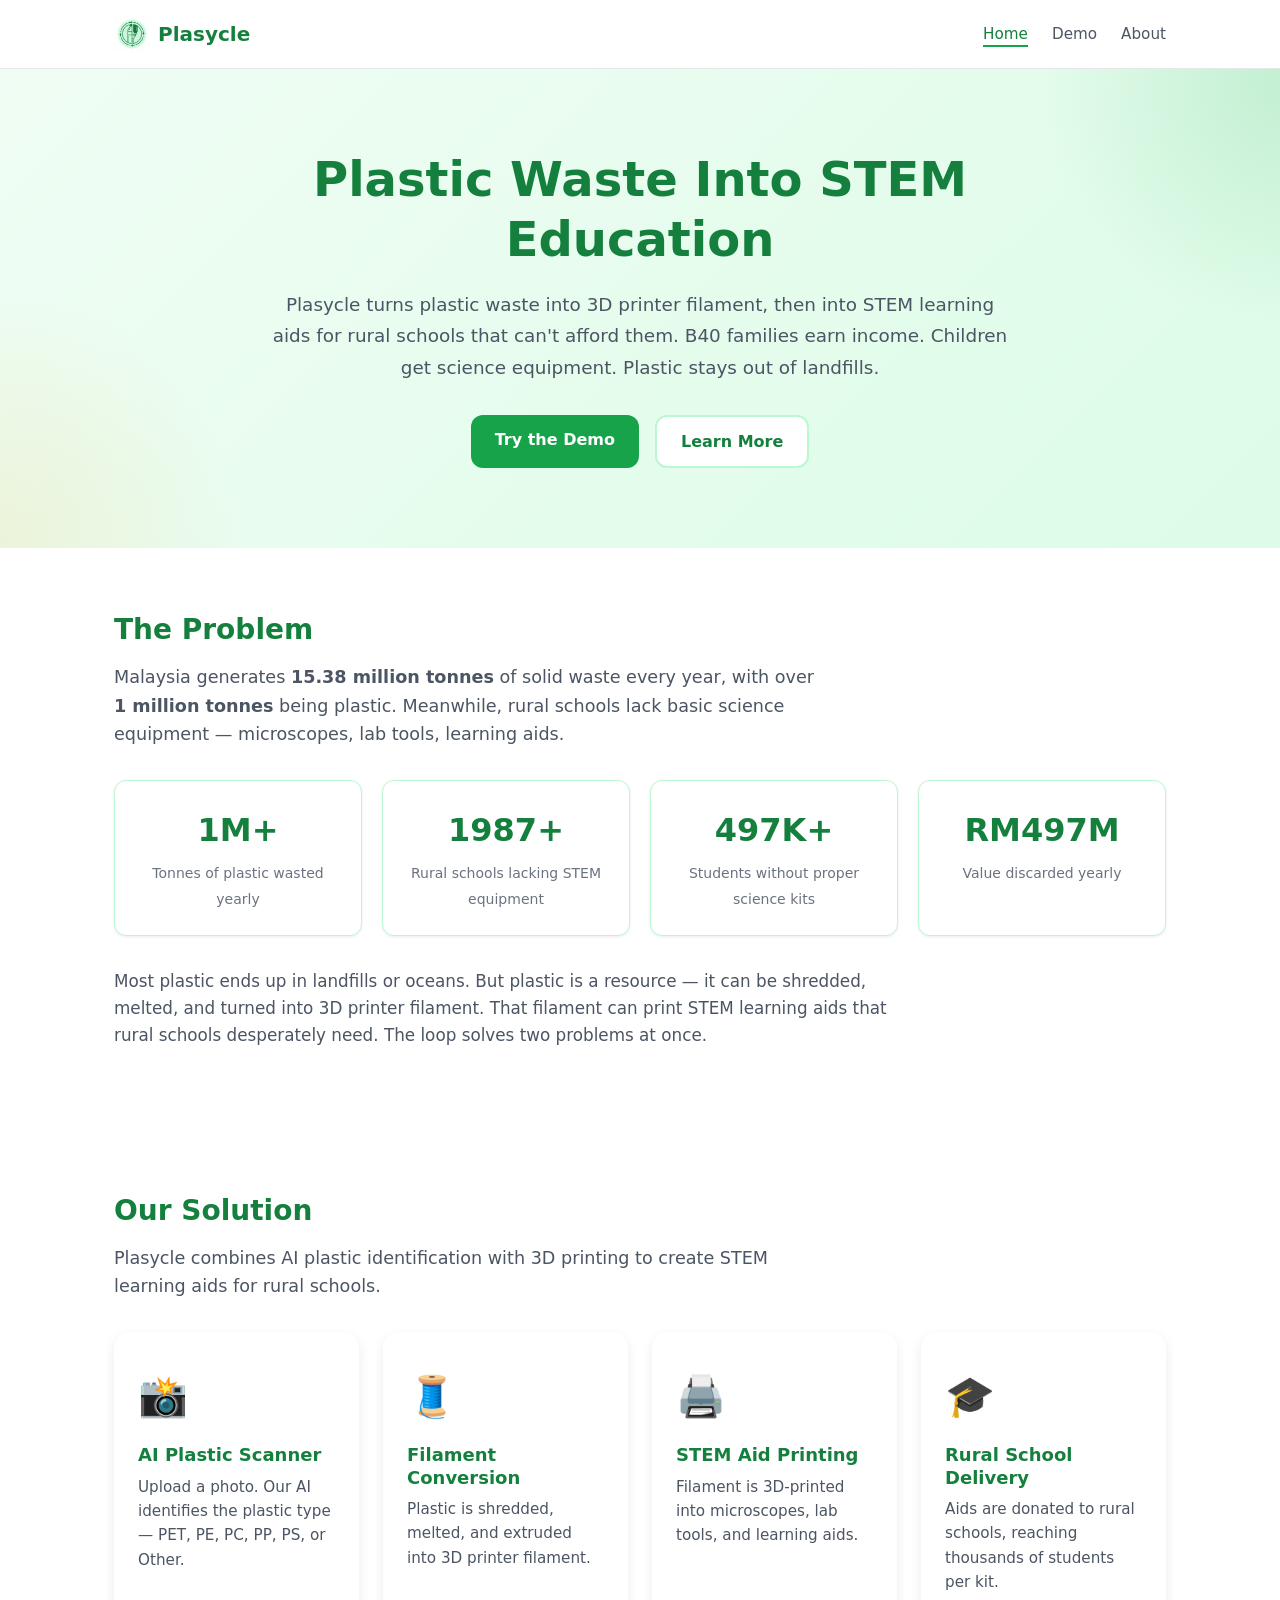
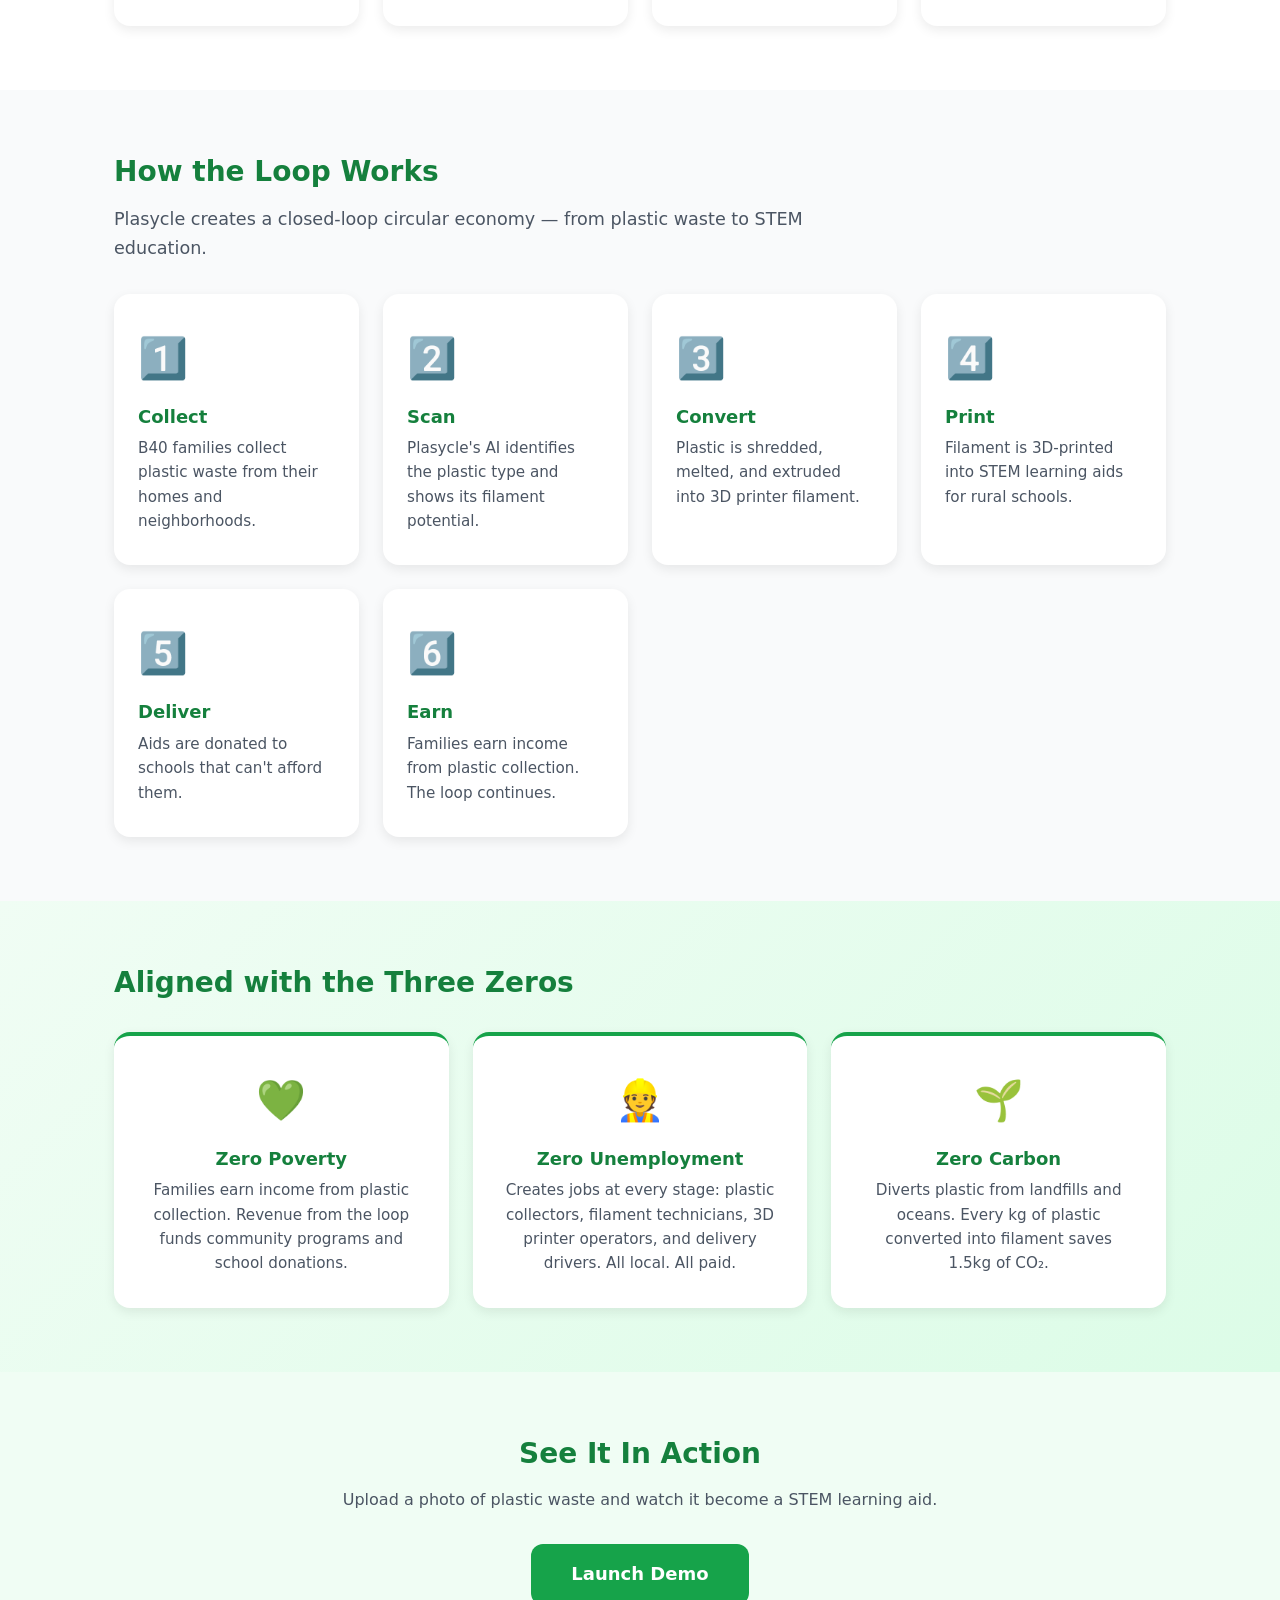
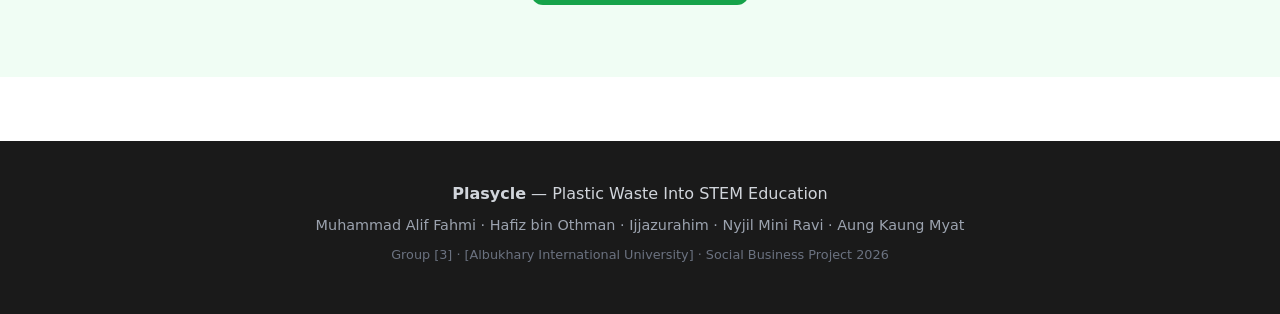
==== index.html @ 3b956778 "Add files via upload" ====
<!DOCTYPE html>
<html lang="en">
<head>
  <meta charset="UTF-8" />
  <meta name="viewport" content="width=device-width, initial-scale=1.0" />
  <title>Plasycle – Plastic Waste Into STEM Education</title>
  <link rel="icon" type="image/png" href="favicon.png" />
  <link rel="stylesheet" href="css/style.css" />
</head>
<body>

  <div id="loadingScreen">
    <div class="loading-logo"><img src="css/Logo.jfif" alt="Plasycle" class="logo-img" onerror="this.style.display='none'" /></div>
    <p class="loading-text">Loading Plasycle...</p>
    <div class="loading-bar"><div class="loading-bar-fill"></div></div>
  </div>

  <div id="scrollProgress" style="position:fixed;top:0;left:0;height:3px;background:linear-gradient(90deg,#16a34a,#22c55e);width:0%;z-index:1000;transition:width 0.1s ease;"></div>

  <nav class="navbar">
    <div class="nav-container">
      <a href="index.html" class="logo">
        <img src="css/Logo.jfif" alt="Plasycle" class="logo-img" onerror="this.style.display='none'" />
        <span class="logo-text">Plasycle</span>
      </a>
      <ul class="nav-links">
        <li><a href="index.html" class="active">Home</a></li>
        <li><a href="demo.html">Demo</a></li>
        <li><a href="about.html">About</a></li>
      </ul>
    </div>
  </nav>

  <header class="hero">
    <div class="hero-content">
      <h1>Plastic Waste Into STEM Education</h1>
      <p class="hero-subtitle">
        Plasycle turns plastic waste into 3D printer filament, then into STEM learning aids 
        for rural schools that can't afford them. B40 families earn income. Children get 
        science equipment. Plastic stays out of landfills.
      </p>
      <div class="hero-buttons">
        <a href="demo.html" class="btn btn-primary">Try the Demo</a>
        <a href="about.html" class="btn btn-secondary">Learn More</a>
      </div>
    </div>
  </header>

  <section class="section problem-section">
    <div class="container">
      <h2 class="reveal">The Problem</h2>
      <p class="section-intro reveal">
        Malaysia generates <strong>15.38 million tonnes</strong> of solid waste every year, 
        with over <strong>1 million tonnes</strong> being plastic. Meanwhile, rural schools 
        lack basic science equipment — microscopes, lab tools, learning aids.
      </p>
      <div class="stats-grid">
        <div class="stat-card reveal-scale">
          <span class="stat-number" data-count="1" data-suffix="M+" data-decimals="0">0</span>
          <span class="stat-label">Tonnes of plastic wasted yearly</span>
        </div>
        <div class="stat-card reveal-scale">
          <span class="stat-number" data-count="2000" data-suffix="+" data-decimals="0">0</span>
          <span class="stat-label">Rural schools lacking STEM equipment</span>
        </div>
        <div class="stat-card reveal-scale">
          <span class="stat-number" data-count="500" data-suffix="K+" data-decimals="0">0</span>
          <span class="stat-label">Students without proper science kits</span>
        </div>
        <div class="stat-card reveal-scale">
          <span class="stat-number" data-count="500" data-prefix="RM" data-suffix="M" data-decimals="0">0</span>
          <span class="stat-label">Value discarded yearly</span>
        </div>
      </div>
      <p class="problem-text reveal">
        Most plastic ends up in landfills or oceans. But plastic is a resource — it can be 
        shredded, melted, and turned into 3D printer filament. That filament can print 
        STEM learning aids that rural schools desperately need. The loop solves two 
        problems at once.
      </p>
    </div>
  </section>

  <section class="section solution-section">
    <div class="container">
      <h2 class="reveal">Our Solution</h2>
      <p class="section-intro reveal">
        Plasycle combines AI plastic identification with 3D printing to create STEM 
        learning aids for rural schools.
      </p>
      <div class="features-grid">
        <div class="feature-card reveal-left">
          <div class="feature-icon">📸</div>
          <h3>AI Plastic Scanner</h3>
          <p>Upload a photo. Our AI identifies the plastic type — PET, PE, PC, PP, PS, or Other.</p>
        </div>
        <div class="feature-card reveal-left">
          <div class="feature-icon">🧵</div>
          <h3>Filament Conversion</h3>
          <p>Plastic is shredded, melted, and extruded into 3D printer filament.</p>
        </div>
        <div class="feature-card reveal-right">
          <div class="feature-icon">🖨️</div>
          <h3>STEM Aid Printing</h3>
          <p>Filament is 3D-printed into microscopes, lab tools, and learning aids.</p>
        </div>
        <div class="feature-card reveal-right">
          <div class="feature-icon">🎓</div>
          <h3>Rural School Delivery</h3>
          <p>Aids are donated to rural schools, reaching thousands of students per kit.</p>
        </div>
      </div>
    </div>
  </section>

  <section class="section section-alt">
    <div class="container">
      <h2 class="reveal">How the Loop Works</h2>
      <p class="section-intro reveal">
        Plasycle creates a closed-loop circular economy — from plastic waste to STEM education.
      </p>
      <div class="features-grid">
        <div class="feature-card reveal-scale">
          <div class="feature-icon">1️⃣</div>
          <h3>Collect</h3>
          <p>B40 families collect plastic waste from their homes and neighborhoods.</p>
        </div>
        <div class="feature-card reveal-scale">
          <div class="feature-icon">2️⃣</div>
          <h3>Scan</h3>
          <p>Plasycle's AI identifies the plastic type and shows its filament potential.</p>
        </div>
        <div class="feature-card reveal-scale">
          <div class="feature-icon">3️⃣</div>
          <h3>Convert</h3>
          <p>Plastic is shredded, melted, and extruded into 3D printer filament.</p>
        </div>
        <div class="feature-card reveal-scale">
          <div class="feature-icon">4️⃣</div>
          <h3>Print</h3>
          <p>Filament is 3D-printed into STEM learning aids for rural schools.</p>
        </div>
        <div class="feature-card reveal-scale">
          <div class="feature-icon">5️⃣</div>
          <h3>Deliver</h3>
          <p>Aids are donated to schools that can't afford them.</p>
        </div>
        <div class="feature-card reveal-scale">
          <div class="feature-icon">6️⃣</div>
          <h3>Earn</h3>
          <p>Families earn income from plastic collection. The loop continues.</p>
        </div>
      </div>
    </div>
  </section>

  <section class="section zeros-section">
    <div class="container">
      <h2 class="reveal">Aligned with the Three Zeros</h2>
      <div class="zeros-grid">
        <div class="zero-card reveal-scale">
          <div class="zero-icon">💚</div>
          <h3>Zero Poverty</h3>
          <p>Families earn income from plastic collection. Revenue from the loop funds community programs and school donations.</p>
        </div>
        <div class="zero-card reveal-scale">
          <div class="zero-icon">👷</div>
          <h3>Zero Unemployment</h3>
          <p>Creates jobs at every stage: plastic collectors, filament technicians, 3D printer operators, and delivery drivers. All local. All paid.</p>
        </div>
        <div class="zero-card reveal-scale">
          <div class="zero-icon">🌱</div>
          <h3>Zero Carbon</h3>
          <p>Diverts plastic from landfills and oceans. Every kg of plastic converted into filament saves 1.5kg of CO₂.</p>
        </div>
      </div>
    </div>
  </section>

  <section class="section cta-section">
    <div class="container">
      <h2 class="reveal">See It In Action</h2>
      <p class="reveal">Upload a photo of plastic waste and watch it become a STEM learning aid.</p>
      <a href="demo.html" class="btn btn-primary btn-large reveal-scale">Launch Demo</a>
    </div>
  </section>

  <footer class="footer">
    <div class="container">
      <p><strong>Plasycle</strong> — Plastic Waste Into STEM Education</p>
      <p class="footer-team">
        Muhammad Alif Fahmi · Hafiz bin Othman · Ijjazurahim · Nyjil Mini Ravi · Aung Kaung Myat
      </p>
      <p class="footer-small">
        Group [3] · [Albukhary International University] · Social Business Project 2026
      </p>
    </div>
  </footer>

  <script src="js/animations.js"></script>

</body>
</html>
---- css/style.css ----
/* ============================================
   PLASYCLE – Global Stylesheet (FINAL)
   ============================================ */

* { margin: 0; padding: 0; box-sizing: border-box; }

:root {
  --green-dark: #15803d;
  --green: #16a34a;
  --green-light: #22c55e;
  --green-pale: #f0fdf4;
  --green-border: #bbf7d0;
  --text-dark: #1a1a1a;
  --text-mid: #4b5563;
  --text-light: #6b7280;
  --white: #ffffff;
  --gray-bg: #f9fafb;
  --shadow-sm: 0 1px 3px rgba(0, 0, 0, 0.08);
  --shadow-md: 0 4px 12px rgba(0, 0, 0, 0.08);
  --shadow-lg: 0 10px 30px rgba(0, 0, 0, 0.1);
  --radius: 12px;
  --radius-lg: 16px;
}

html { scroll-behavior: smooth; }

body {
  font-family: system-ui, -apple-system, "Segoe UI", Roboto, sans-serif;
  background: var(--white);
  color: var(--text-dark);
  line-height: 1.6;
  -webkit-font-smoothing: antialiased;
}

h1, h2, h3 { line-height: 1.25; font-weight: 700; }
h1 { font-size: 2.25rem; }
h2 { font-size: 1.75rem; margin-bottom: 1rem; color: var(--green-dark); }
h3 { font-size: 1.125rem; margin-bottom: 0.5rem; }
p { margin-bottom: 1rem; }
a { color: var(--green-dark); text-decoration: none; }
a:hover { text-decoration: underline; }
img { max-width: 100%; display: block; }

.container { max-width: 1100px; margin: 0 auto; padding: 0 1.5rem; }

/* ============ LOADING SCREEN ============ */
#loadingScreen {
  position: fixed;
  top: 0; left: 0;
  width: 100%; height: 100%;
  background: var(--white);
  display: flex;
  flex-direction: column;
  align-items: center;
  justify-content: center;
  z-index: 9999;
  transition: opacity 0.5s ease;
}
#loadingScreen.hidden { opacity: 0; pointer-events: none; }
.loading-logo {
  width: 80px; height: 80px;
  border-radius: 50%;
  background: var(--green-pale);
  display: flex;
  align-items: center;
  justify-content: center;
  font-size: 2.5rem;
  margin-bottom: 1.5rem;
  animation: pulse 1.5s ease-in-out infinite;
}
@keyframes pulse {
  0%, 100% { transform: scale(1); box-shadow: 0 0 0 0 rgba(22, 163, 74, 0.4); }
  50% { transform: scale(1.05); box-shadow: 0 0 0 20px rgba(22, 163, 74, 0); }
}
.loading-text {
  color: var(--text-mid);
  font-size: 0.95rem;
  font-weight: 500;
}
.loading-bar {
  width: 200px;
  height: 4px;
  background: var(--green-pale);
  border-radius: 999px;
  overflow: hidden;
  margin-top: 1rem;
}
.loading-bar-fill {
  height: 100%;
  background: var(--green);
  width: 0%;
  transition: width 0.3s ease;
  border-radius: 999px;
}

/* ============ SCROLL ANIMATIONS ============ */
.reveal {
  opacity: 0;
  transform: translateY(40px);
  transition: opacity 0.8s ease, transform 0.8s ease;
}
.reveal.active {
  opacity: 1;
  transform: translateY(0);
}
.reveal-scale {
  opacity: 0;
  transform: scale(0.9);
  transition: opacity 0.6s ease, transform 0.6s ease;
}
.reveal-scale.active {
  opacity: 1;
  transform: scale(1);
}
.reveal-left {
  opacity: 0;
  transform: translateX(-60px);
  transition: opacity 0.8s ease, transform 0.8s ease;
}
.reveal-left.active {
  opacity: 1;
  transform: translateX(0);
}
.reveal-right {
  opacity: 0;
  transform: translateX(60px);
  transition: opacity 0.8s ease, transform 0.8s ease;
}
.reveal-right.active {
  opacity: 1;
  transform: translateX(0);
}

/* ============ NAV ============ */
.navbar { background: var(--white); border-bottom: 1px solid #e5e7eb; position: sticky; top: 0; z-index: 100; }
.nav-container { max-width: 1100px; margin: 0 auto; padding: 1rem 1.5rem; display: flex; justify-content: space-between; align-items: center; }
.logo { display: flex; align-items: center; gap: 0.5rem; font-size: 1.25rem; font-weight: 700; color: var(--green-dark); text-decoration: none; }
.logo:hover { text-decoration: none; }
.logo-img { height: 36px; width: 36px; object-fit: contain; display: block; }
.logo-text { font-size: 1.25rem; font-weight: 700; color: var(--green-dark); }
.nav-links { list-style: none; display: flex; gap: 1.5rem; }
.nav-links a { color: var(--text-mid); font-weight: 500; font-size: 0.95rem; transition: all 0.2s; position: relative; }
.nav-links a::after {
  content: "";
  position: absolute;
  bottom: -4px; left: 0;
  width: 0%; height: 2px;
  background: var(--green);
  transition: width 0.3s ease;
}
.nav-links a:hover::after, .nav-links a.active::after { width: 100%; }
.nav-links a:hover, .nav-links a.active { color: var(--green-dark); text-decoration: none; }

/* ============ BUTTONS ============ */
.btn { display: inline-block; padding: 0.75rem 1.5rem; border-radius: var(--radius); font-size: 1rem; font-weight: 600; cursor: pointer; border: none; transition: all 0.3s cubic-bezier(0.4, 0, 0.2, 1); text-align: center; text-decoration: none; position: relative; overflow: hidden; }
.btn::before {
  content: "";
  position: absolute;
  top: 50%; left: 50%;
  width: 0; height: 0;
  background: rgba(255,255,255,0.2);
  border-radius: 50%;
  transform: translate(-50%, -50%);
  transition: width 0.6s ease, height 0.6s ease;
}
.btn:hover::before { width: 400px; height: 400px; }
.btn:hover { text-decoration: none; transform: translateY(-2px); box-shadow: 0 8px 20px rgba(22,163,74,0.3); }
.btn-primary { background: var(--green); color: var(--white); }
.btn-primary:hover { background: var(--green-dark); }
.btn-secondary { background: var(--white); color: var(--green-dark); border: 2px solid var(--green-border); }
.btn-secondary:hover { background: var(--green-pale); }
.btn-large { padding: 1rem 2.5rem; font-size: 1.125rem; }
.btn-full { width: 100%; margin-top: 1rem; }
.btn:disabled { background: #d1d5db; color: #9ca3af; cursor: not-allowed; transform: none; box-shadow: none; }
.btn:disabled::before { display: none; }

/* ============ HERO ============ */
.hero { background: linear-gradient(135deg, var(--green-pale) 0%, #dcfce7 100%); padding: 5rem 1.5rem; text-align: center; position: relative; overflow: hidden; }
.hero::before {
  content: "";
  position: absolute;
  top: -50%; right: -20%;
  width: 500px; height: 500px;
  background: radial-gradient(circle, rgba(22,163,74,0.15), transparent 70%);
  animation: float 12s ease-in-out infinite;
}
.hero::after {
  content: "";
  position: absolute;
  bottom: -50%; left: -20%;
  width: 500px; height: 500px;
  background: radial-gradient(circle, rgba(245,158,11,0.1), transparent 70%);
  animation: float 15s ease-in-out infinite reverse;
}
@keyframes float {
  0%, 100% { transform: translate(0, 0); }
  50% { transform: translate(40px, -40px); }
}
.hero-content { max-width: 750px; margin: 0 auto; position: relative; z-index: 1; }
.hero h1 { font-size: 3rem; color: var(--green-dark); margin-bottom: 1.25rem; }
.hero-subtitle { font-size: 1.15rem; color: var(--text-mid); margin-bottom: 2rem; line-height: 1.7; }
.hero-buttons { display: flex; gap: 1rem; justify-content: center; flex-wrap: wrap; }

/* ============ SECTIONS ============ */
.section { padding: 4rem 0; }
.section-alt { background: var(--gray-bg); }
.section-intro { font-size: 1.1rem; color: var(--text-mid); max-width: 700px; margin-bottom: 2rem; }

/* ============ STATS ============ */
.stats-grid { display: grid; grid-template-columns: repeat(auto-fit, minmax(180px, 1fr)); gap: 1.25rem; margin: 2rem 0; }
.stat-card { background: var(--white); border: 1px solid var(--green-border); border-radius: var(--radius); padding: 1.5rem; text-align: center; box-shadow: var(--shadow-sm); transition: all 0.3s ease; }
.stat-card:hover { transform: translateY(-6px) scale(1.03); box-shadow: var(--shadow-lg); border-color: var(--green); }
.stat-number { display: block; font-size: 2rem; font-weight: 700; color: var(--green-dark); margin-bottom: 0.25rem; }
.stat-label { font-size: 0.875rem; color: var(--text-light); }
.problem-text { font-size: 1.05rem; color: var(--text-mid); max-width: 800px; }

/* ============ FEATURES ============ */
.features-grid { display: grid; grid-template-columns: repeat(auto-fit, minmax(240px, 1fr)); gap: 1.5rem; margin-top: 2rem; }
.feature-card { background: var(--white); border-radius: var(--radius-lg); padding: 2rem 1.5rem; box-shadow: var(--shadow-md); transition: all 0.4s cubic-bezier(0.4, 0, 0.2, 1); position: relative; overflow: hidden; }
.feature-card::before {
  content: "";
  position: absolute;
  top: 0; left: 0;
  width: 100%; height: 4px;
  background: linear-gradient(90deg, var(--green), var(--green-light));
  transform: scaleX(0);
  transform-origin: left;
  transition: transform 0.4s ease;
}
.feature-card:hover::before { transform: scaleX(1); }
.feature-card:hover { transform: translateY(-8px) rotate(-1deg); box-shadow: 0 20px 40px rgba(22,163,74,0.15); }
.feature-icon { font-size: 2.5rem; margin-bottom: 1rem; display: inline-block; transition: transform 0.4s ease; }
.feature-card:hover .feature-icon { transform: scale(1.2) rotate(8deg); }
.feature-card h3 { color: var(--green-dark); }
.feature-card p { font-size: 0.95rem; color: var(--text-mid); margin-bottom: 0; }

/* ============ ZEROS ============ */
.zeros-section { background: linear-gradient(135deg, #f0fdf4 0%, #dcfce7 100%); }
.zeros-grid { display: grid; grid-template-columns: repeat(auto-fit, minmax(260px, 1fr)); gap: 1.5rem; margin-top: 2rem; }
.zero-card { background: var(--white); border-radius: var(--radius-lg); padding: 2rem; text-align: center; box-shadow: var(--shadow-md); border-top: 4px solid var(--green); transition: all 0.4s ease; }
.zero-card:hover { transform: translateY(-8px) scale(1.02); box-shadow: 0 20px 40px rgba(22,163,74,0.2); }
.zero-icon { font-size: 2.5rem; margin-bottom: 1rem; display: inline-block; transition: transform 0.4s ease; }
.zero-card:hover .zero-icon { transform: scale(1.3) rotate(-8deg); }
.zero-card h3 { color: var(--green-dark); }
.zero-card p { font-size: 0.95rem; color: var(--text-mid); margin-bottom: 0; }

/* ============ CTA ============ */
.cta-section { text-align: center; background: var(--green-pale); position: relative; overflow: hidden; }
.cta-section h2 { margin-bottom: 1rem; }
.cta-section p { color: var(--text-mid); margin-bottom: 2rem; }

/* ============ HEADERS ============ */
.demo-header, .page-header { background: linear-gradient(135deg, var(--green-pale) 0%, #dcfce7 100%); padding: 3rem 1.5rem; text-align: center; }
.demo-header h1, .page-header h1 { color: var(--green-dark); margin-bottom: 0.5rem; }
.demo-header p, .page-header p { color: var(--text-mid); font-size: 1.05rem; }

/* ============ PIPELINE (UPGRADED) ============ */
.pipeline-section { padding: 2.5rem 0; background: var(--white); border-bottom: 1px solid #e5e7eb; }
.pipeline { display: flex; justify-content: center; align-items: center; flex-wrap: wrap; gap: 0.5rem; padding: 1rem 0; position: relative; }
.pipeline-step { display: flex; flex-direction: column; align-items: center; padding: 1rem 0.75rem; border-radius: var(--radius); background: var(--gray-bg); transition: all 0.5s cubic-bezier(0.34, 1.56, 0.64, 1); opacity: 0.4; transform: scale(0.85); min-width: 90px; }
.pipeline-step.active { opacity: 1; transform: scale(1.05); background: var(--green-pale); border: 2px solid var(--green); box-shadow: 0 8px 24px rgba(22,163,74,0.25); animation: stepPop 0.5s ease; }
@keyframes stepPop {
  0% { transform: scale(0.85); }
  50% { transform: scale(1.15); }
  100% { transform: scale(1.05); }
}
.pipeline-icon { font-size: 2rem; margin-bottom: 0.4rem; transition: transform 0.3s ease; }
.pipeline-step.active .pipeline-icon { animation: iconBounce 0.6s ease; }
@keyframes iconBounce {
  0%, 100% { transform: translateY(0); }
  50% { transform: translateY(-8px); }
}
.pipeline-label { font-size: 0.8rem; font-weight: 600; color: var(--text-mid); text-align: center; }
.pipeline-step.active .pipeline-label { color: var(--green-dark); }
.pipeline-arrow { font-size: 1.5rem; color: var(--green-border); font-weight: 700; transition: color 0.5s ease; }
.pipeline-arrow.active { color: var(--green); }
.pipeline-caption { text-align: center; color: var(--text-light); font-size: 0.9rem; margin-top: 1rem; margin-bottom: 0; }

/* Moving dot along pipeline */
.pipeline-progress {
  position: relative;
  width: 100%;
  max-width: 800px;
  height: 4px;
  background: var(--green-pale);
  border-radius: 999px;
  margin: 1.5rem auto 0;
  overflow: hidden;
}
.pipeline-progress-fill {
  height: 100%;
  background: linear-gradient(90deg, var(--green), var(--green-light));
  width: 0%;
  border-radius: 999px;
  transition: width 0.4s ease;
  position: relative;
}
.pipeline-progress-fill::after {
  content: "";
  position: absolute;
  right: 0;
  top: 50%;
  transform: translateY(-50%);
  width: 12px;
  height: 12px;
  background: var(--green);
  border-radius: 50%;
  box-shadow: 0 0 12px var(--green);
}

/* ============ DEMO ============ */
.demo-main { padding: 3rem 0; }
.demo-grid { display: grid; grid-template-columns: 1fr 1fr; gap: 2rem; margin-bottom: 2rem; }
@media (max-width: 768px) { .demo-grid { grid-template-columns: 1fr; } }
.demo-panel { background: var(--white); border: 1px solid #e5e7eb; border-radius: var(--radius-lg); padding: 1.75rem; box-shadow: var(--shadow-sm); transition: box-shadow 0.3s ease; }
.demo-panel:hover { box-shadow: var(--shadow-lg); }
.demo-panel h2 { font-size: 1.125rem; color: var(--text-dark); margin-bottom: 1.25rem; padding-bottom: 0.75rem; border-bottom: 2px solid var(--green-pale); }

/* ============ UPLOAD ============ */
.upload-area { border: 2px dashed var(--green-border); border-radius: var(--radius); padding: 2rem; text-align: center; cursor: pointer; transition: all 0.3s ease; background: var(--green-pale); min-height: 220px; display: flex; align-items: center; justify-content: center; overflow: hidden; }
.upload-area:hover { border-color: var(--green); background: #dcfce7; transform: scale(1.01); }
.upload-placeholder { pointer-events: none; }
.upload-icon { font-size: 3rem; margin-bottom: 0.75rem; display: inline-block; transition: transform 0.3s ease; }
.upload-area:hover .upload-icon { transform: scale(1.15) translateY(-4px); }
.upload-placeholder p { margin-bottom: 0.25rem; color: var(--text-mid); }
.upload-hint { font-size: 0.9rem; }
.upload-formats { font-size: 0.8rem; color: var(--text-light); margin-top: 0.5rem; }
.preview-image { max-height: 280px; width: auto; border-radius: var(--radius); object-fit: contain; animation: previewFade 0.5s ease; }
@keyframes previewFade {
  from { opacity: 0; transform: scale(0.95); }
  to { opacity: 1; transform: scale(1); }
}

/* ============ SPINNER ============ */
.loading-indicator { text-align: center; padding: 1rem 0; }
.spinner { width: 36px; height: 36px; border: 4px solid var(--green-pale); border-top-color: var(--green); border-radius: 50%; animation: spin 0.8s linear infinite; margin: 0 auto 0.75rem; }
@keyframes spin { to { transform: rotate(360deg); } }

/* ============ RESULTS ============ */
.results-empty { text-align: center; padding: 3rem 1rem; color: var(--text-light); }
.empty-icon { font-size: 3rem; margin-bottom: 1rem; opacity: 0.5; }
.result-block { display: flex; justify-content: space-between; align-items: center; padding: 1rem 1.25rem; border-radius: var(--radius); margin-bottom: 0.75rem; border-left: 4px solid var(--green); background: var(--green-pale); transition: all 0.3s ease; opacity: 0; transform: translateX(-20px); animation: slideIn 0.4s ease forwards; }
@keyframes slideIn {
  to { opacity: 1; transform: translateX(0); }
}
.result-block:hover { transform: translateX(4px); box-shadow: var(--shadow-sm); }
.result-block:nth-child(1) { animation-delay: 0.05s; }
.result-block:nth-child(2) { animation-delay: 0.1s; }
.result-block:nth-child(3) { animation-delay: 0.15s; }
.result-block:nth-child(4) { animation-delay: 0.2s; }
.result-block:nth-child(5) { animation-delay: 0.25s; }
.result-block:nth-child(6) { animation-delay: 0.3s; }
.result-block:nth-child(7) { animation-delay: 0.35s; }
.result-block:nth-child(8) { animation-delay: 0.4s; }
.result-block:nth-child(9) { animation-delay: 0.45s; }
.result-label { font-weight: 600; color: var(--text-mid); font-size: 0.9rem; }
.result-value { font-weight: 700; color: var(--green-dark); font-size: 1rem; text-align: right; }
.result-confidence { font-size: 0.8rem; color: var(--text-light); font-weight: 400; margin-left: 0.5rem; }
.result-item-block { background: #eff6ff; border-left-color: #3b82f6; }
.result-item-block .result-value { color: #1e40af; }
.result-recyclable-block { background: #f0fdf4; }
.result-carbon-block { background: #ecfdf5; border-left-color: #10b981; }

/* ============ SPLIT VIEW ============ */
.split-view-panel { background: var(--white); border: 1px solid #e5e7eb; border-radius: var(--radius-lg); padding: 2rem; box-shadow: var(--shadow-md); margin-top: 2rem; text-align: center; }
.split-view-panel h2 { color: var(--green-dark); margin-bottom: 0.5rem; }
.split-caption { color: var(--text-mid); font-size: 0.95rem; margin-bottom: 1.5rem; }
.split-container { position: relative; width: 100%; max-width: 600px; height: 400px; margin: 0 auto; border-radius: var(--radius); overflow: hidden; box-shadow: var(--shadow-lg); user-select: none; cursor: ew-resize; }
.split-img { position: absolute; top: 0; left: 0; width: 100%; height: 100%; object-fit: cover; display: block; }
.split-after-wrapper { position: absolute; top: 0; left: 0; height: 100%; width: 50%; overflow: hidden; }
.split-after-wrapper .split-img { width: 100vw; max-width: 600px; height: 100%; object-fit: cover; }
.split-handle { position: absolute; top: 0; left: 50%; height: 100%; width: 4px; background: var(--white); cursor: ew-resize; transform: translateX(-50%); box-shadow: 0 0 10px rgba(0,0,0,0.3); z-index: 10; }
.split-handle-circle { position: absolute; top: 50%; left: 50%; transform: translate(-50%, -50%); width: 44px; height: 44px; border-radius: 50%; background: var(--green); color: var(--white); display: flex; align-items: center; justify-content: center; font-size: 1.2rem; font-weight: 700; box-shadow: 0 4px 12px rgba(0,0,0,0.3); transition: transform 0.2s ease; }
.split-handle:hover .split-handle-circle { transform: translate(-50%, -50%) scale(1.15); }
.split-labels { display: flex; justify-content: space-between; max-width: 600px; margin: 1rem auto 0; font-weight: 600; font-size: 0.9rem; }
.split-label-before { color: var(--text-mid); }
.split-label-after { color: var(--green-dark); }

/* ============ 3D PRINTER SIMULATION ============ */
.printer-panel { background: var(--white); border: 1px solid #e5e7eb; border-radius: var(--radius-lg); padding: 2rem; box-shadow: var(--shadow-md); margin-top: 2rem; text-align: center; }
.printer-panel h2 { color: var(--green-dark); margin-bottom: 0.5rem; }
.printer-caption { color: var(--text-mid); font-size: 0.95rem; margin-bottom: 1.5rem; }
.printer-stage { position: relative; width: 100%; max-width: 400px; height: 300px; margin: 0 auto; background: linear-gradient(180deg, #f0fdf4 0%, #dcfce7 100%); border-radius: var(--radius); overflow: hidden; box-shadow: inset 0 0 40px rgba(22,163,74,0.1); }
.printer-frame {
  position: absolute;
  top: 20px; left: 50%;
  transform: translateX(-50%);
  width: 320px; height: 260px;
  border: 3px solid var(--green-dark);
  border-radius: 8px;
  background: transparent;
}
.printer-rail {
  position: absolute;
  top: 40px; left: 10px;
  right: 10px;
  height: 4px;
  background: var(--green-dark);
  border-radius: 999px;
}
.printer-nozzle {
  position: absolute;
  top: 30px;
  left: 50%;
  width: 24px;
  height: 24px;
  background: var(--green);
  border-radius: 4px 4px 50% 50%;
  transform: translateX(-50%);
  box-shadow: 0 0 12px rgba(22,163,74,0.5);
  animation: nozzleMove 2s ease-in-out infinite alternate;
  z-index: 5;
}
@keyframes nozzleMove {
  0% { left: 20%; }
  100% { left: 80%; }
}
.printer-bed {
  position: absolute;
  bottom: 20px;
  left: 50%;
  transform: translateX(-50%);
  width: 260px;
  height: 8px;
  background: var(--green-dark);
  border-radius: 4px;
}
.printer-product {
  position: absolute;
  bottom: 28px;
  left: 50%;
  transform: translateX(-50%);
  width: 120px;
  height: 0px;
  background: linear-gradient(180deg, var(--green), var(--green-dark));
  border-radius: 8px 8px 0 0;
  transition: height 6s linear;
  opacity: 0.9;
}
.printer-product.printing { height: 140px; }
.printer-progress-text {
  font-weight: 700;
  color: var(--green-dark);
  font-size: 1.05rem;
  margin-top: 1rem;
  margin-bottom: 0.25rem;
}
.printer-status {
  font-size: 0.9rem;
  color: var(--text-mid);
  font-weight: 500;
}
.printer-status.complete { color: var(--green); font-weight: 700; }

/* ============ CAROUSEL ============ */
.carousel-panel { background: var(--white); border: 1px solid #e5e7eb; border-radius: var(--radius-lg); padding: 2rem; box-shadow: var(--shadow-md); margin-top: 2rem; text-align: center; }
.carousel-panel h2 { color: var(--green-dark); margin-bottom: 0.5rem; }
.carousel-caption { color: var(--text-mid); font-size: 0.95rem; margin-bottom: 1.5rem; }
.carousel-wrapper { position: relative; overflow: hidden; max-width: 960px; margin: 0 auto; }
.carousel-track { display: flex; transition: transform 0.5s cubic-bezier(0.4, 0, 0.2, 1); gap: 1rem; }
.carousel-card { flex: 0 0 320px; background: var(--green-pale); border: 1px solid var(--green-border); border-radius: var(--radius-lg); padding: 1.25rem; text-align: center; box-shadow: var(--shadow-sm); transition: all 0.3s ease; }
.carousel-card:hover { transform: translateY(-6px); box-shadow: 0 16px 32px rgba(22,163,74,0.15); }
.carousel-img-wrapper { width: 100%; height: 180px; background: var(--white); border-radius: var(--radius); overflow: hidden; display: flex; align-items: center; justify-content: center; margin-bottom: 1rem; }
.carousel-img-wrapper img { width: 100%; height: 100%; object-fit: cover; transition: transform 0.4s ease; }
.carousel-card:hover .carousel-img-wrapper img { transform: scale(1.08); }
.carousel-card h3 { color: var(--green-dark); font-size: 1.1rem; margin-bottom: 0.5rem; }
.carousel-detail { font-size: 0.85rem; color: var(--text-mid); margin-bottom: 0.25rem; }
.carousel-price { font-size: 1.25rem; font-weight: 700; color: var(--green-dark); margin-top: 0.75rem; margin-bottom: 0; }
.carousel-nav { position: absolute; top: 50%; transform: translateY(-50%); background: var(--white); border: 2px solid var(--green-border); width: 44px; height: 44px; border-radius: 50%; font-size: 1.5rem; font-weight: 700; color: var(--green-dark); cursor: pointer; z-index: 5; display: flex; align-items: center; justify-content: center; box-shadow: var(--shadow-md); transition: all 0.3s ease; }
.carousel-nav:hover { background: var(--green); color: var(--white); border-color: var(--green); transform: translateY(-50%) scale(1.15); }
.carousel-prev { left: 0.5rem; }
.carousel-next { right: 0.5rem; }
.carousel-dots { display: flex; justify-content: center; gap: 0.5rem; margin-top: 1.25rem; }
.carousel-dot { width: 10px; height: 10px; border-radius: 50%; background: var(--green-border); cursor: pointer; transition: all 0.3s ease; }
.carousel-dot.active { background: var(--green); transform: scale(1.4); }

/* ============ INFO ============ */
.demo-info { background: var(--gray-bg); border-radius: var(--radius); padding: 1.25rem 1.5rem; font-size: 0.9rem; color: var(--text-mid); border-left: 4px solid var(--green); margin-top: 2rem; }
.demo-info p { margin-bottom: 0; }

/* ============ ABOUT ============ */
.problem-statement { background: var(--green-pale); border-left: 5px solid var(--green); padding: 1.5rem 2rem; border-radius: 0 var(--radius) var(--radius) 0; font-size: 1.05rem; color: var(--text-dark); font-style: italic; line-height: 1.7; }
.findings-grid { display: grid; grid-template-columns: repeat(auto-fit, minmax(200px, 1fr)); gap: 1.25rem; margin-top: 2rem; }
.finding-card { background: var(--white); border-radius: var(--radius); padding: 1.5rem; text-align: center; box-shadow: var(--shadow-sm); border-bottom: 3px solid var(--green); transition: all 0.3s ease; }
.finding-card:hover { transform: translateY(-6px); box-shadow: var(--shadow-lg); }
.finding-number { display: block; font-size: 1.75rem; font-weight: 700; color: var(--green-dark); margin-bottom: 0.5rem; }
.finding-card p { font-size: 0.875rem; color: var(--text-mid); margin-bottom: 0; }
.alternatives-grid { display: grid; grid-template-columns: repeat(auto-fit, minmax(240px, 1fr)); gap: 1.5rem; margin-top: 2rem; }
.alt-card { background: var(--white); border-radius: var(--radius); padding: 1.5rem; box-shadow: var(--shadow-sm); border-top: 3px solid #f59e0b; transition: all 0.3s ease; }
.alt-card:hover { transform: translateY(-6px); box-shadow: var(--shadow-lg); }
.alt-card h3 { color: var(--text-dark); font-size: 1rem; }
.alt-card p { font-size: 0.9rem; color: var(--text-mid); margin-bottom: 0; }
.why-list { list-style: none; max-width: 800px; }
.why-list li { padding: 0.75rem 0 0.75rem 2rem; position: relative; border-bottom: 1px solid #e5e7eb; color: var(--text-mid); transition: all 0.2s ease; }
.why-list li:hover { padding-left: 2.5rem; color: var(--green-dark); }
.why-list li:last-child { border-bottom: none; }
.why-list li::before { content: "✓"; position: absolute; left: 0; color: var(--green); font-weight: 700; font-size: 1.1rem; transition: transform 0.2s ease; }
.why-list li:hover::before { transform: scale(1.3); }
.business-table { width: 100%; border-collapse: collapse; background: var(--white); border-radius: var(--radius); overflow: hidden; box-shadow: var(--shadow-sm); margin-bottom: 1.5rem; }
.business-table th, .business-table td { padding: 1rem 1.25rem; text-align: left; border-bottom: 1px solid #e5e7eb; font-size: 0.95rem; }
.business-table th { background: var(--green-dark); color: var(--white); font-weight: 600; }
.business-table tr:last-child td { border-bottom: none; }
.business-table tr:nth-child(even) { background: var(--gray-bg); }
.business-table tr { transition: background 0.2s ease; }
.business-table tr:hover { background: var(--green-pale); }
.business-note { font-size: 0.95rem; color: var(--text-mid); background: var(--green-pale); padding: 1rem 1.5rem; border-radius: var(--radius); border-left: 4px solid var(--green); }
.team-grid { display: grid; grid-template-columns: repeat(auto-fit, minmax(160px, 1fr)); gap: 1.5rem; margin-top: 2rem; }
.team-card { background: var(--white); border-radius: var(--radius); padding: 1.5rem 1rem; text-align: center; box-shadow: var(--shadow-sm); border: 1px solid #e5e7eb; transition: all 0.3s ease; }
.team-card:hover { transform: translateY(-6px); box-shadow: var(--shadow-lg); border-color: var(--green); }
.team-avatar { width: 64px; height: 64px; border-radius: 50%; background: var(--green); color: var(--white); display: flex; align-items: center; justify-content: center; font-weight: 700; font-size: 1.25rem; margin: 0 auto 1rem; transition: transform 0.3s ease; }
.team-card:hover .team-avatar { transform: scale(1.1) rotate(-8deg); }
.team-card h3 { font-size: 0.95rem; margin-bottom: 0.25rem; color: var(--text-dark); }
.team-card p { font-size: 0.8rem; color: var(--text-light); margin-bottom: 0; }
.sources-list { list-style: none; max-width: 800px; }
.sources-list li { padding: 0.75rem 0 0.75rem 2rem; position: relative; border-bottom: 1px solid #e5e7eb; color: var(--text-mid); font-size: 0.95rem; }
.sources-list li:last-child { border-bottom: none; }
.sources-list li::before { content: "📚"; position: absolute; left: 0; }

/* ============ FOOTER ============ */
.footer { background: #1a1a1a; color: #d1d5db; padding: 2.5rem 0; text-align: center; margin-top: 4rem; }
.footer p { margin-bottom: 0.5rem; }
.footer-team { font-size: 0.9rem; color: #9ca3af; }
.footer-small { font-size: 0.8rem; color: #6b7280; }

/* ============ LANGUAGE TOGGLE ============ */
.lang-toggle { display: inline-flex; align-items: center; gap: 0.5rem; margin-top: 1.5rem; background: rgba(255, 255, 255, 0.7); padding: 0.4rem 0.75rem; border-radius: 999px; box-shadow: var(--shadow-sm); }
.lang-label { font-size: 0.875rem; color: var(--text-mid); font-weight: 600; margin-right: 0.25rem; }
.lang-btn { background: transparent; border: none; padding: 0.45rem 0.9rem; border-radius: 999px; font-size: 0.875rem; font-weight: 600; cursor: pointer; color: var(--text-mid); transition: all 0.3s ease; }
.lang-btn:hover { background: var(--green-pale); transform: translateY(-1px); }
.lang-btn.active { background: var(--green); color: var(--white); }

/* ============ RESPONSIVE ============ */
@media (max-width: 768px) {
  h1 { font-size: 1.75rem; }
  h2 { font-size: 1.5rem; }
  .hero h1 { font-size: 2rem; }
  .hero { padding: 3rem 1.5rem; }
  .section { padding: 3rem 0; }
  .nav-links { gap: 1rem; }
  .nav-links a { font-size: 0.875rem; }
  .result-block { flex-direction: column; align-items: flex-start; gap: 0.25rem; }
  .result-value { text-align: left; }
  .business-table th, .business-table td { padding: 0.75rem; font-size: 0.85rem; }
  .lang-toggle { flex-wrap: wrap; justify-content: center; }
  .pipeline { gap: 0.25rem; }
  .pipeline-step { min-width: 70px; padding: 0.75rem 0.5rem; }
  .pipeline-icon { font-size: 1.5rem; }
  .pipeline-label { font-size: 0.7rem; }
  .pipeline-arrow { font-size: 1rem; }
  .split-container { height: 280px; }
  .split-after-wrapper .split-img { max-width: 100%; width: 100vw; }
  .carousel-card { flex: 0 0 260px; }
  .carousel-nav { width: 36px; height: 36px; font-size: 1.2rem; }
  .printer-stage { max-width: 100%; height: 240px; }
  .printer-frame { width: 90%; }
}
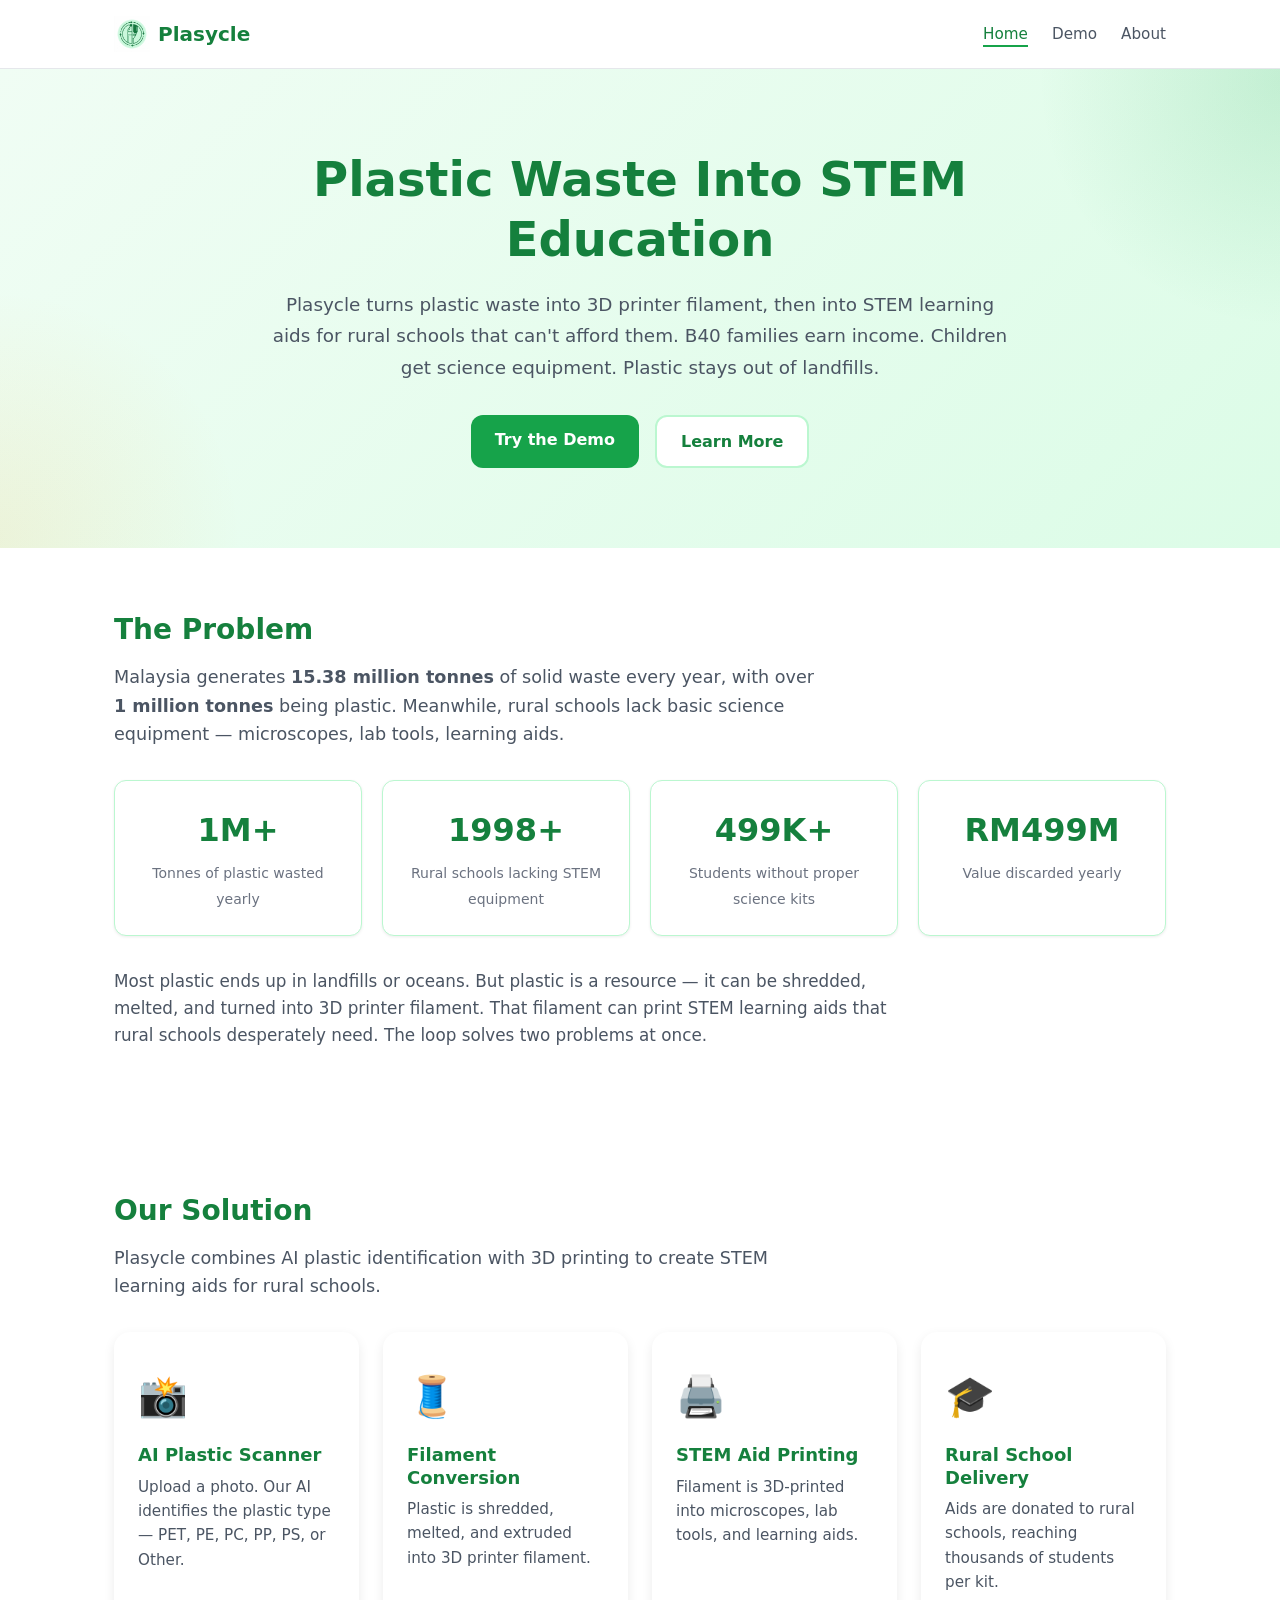
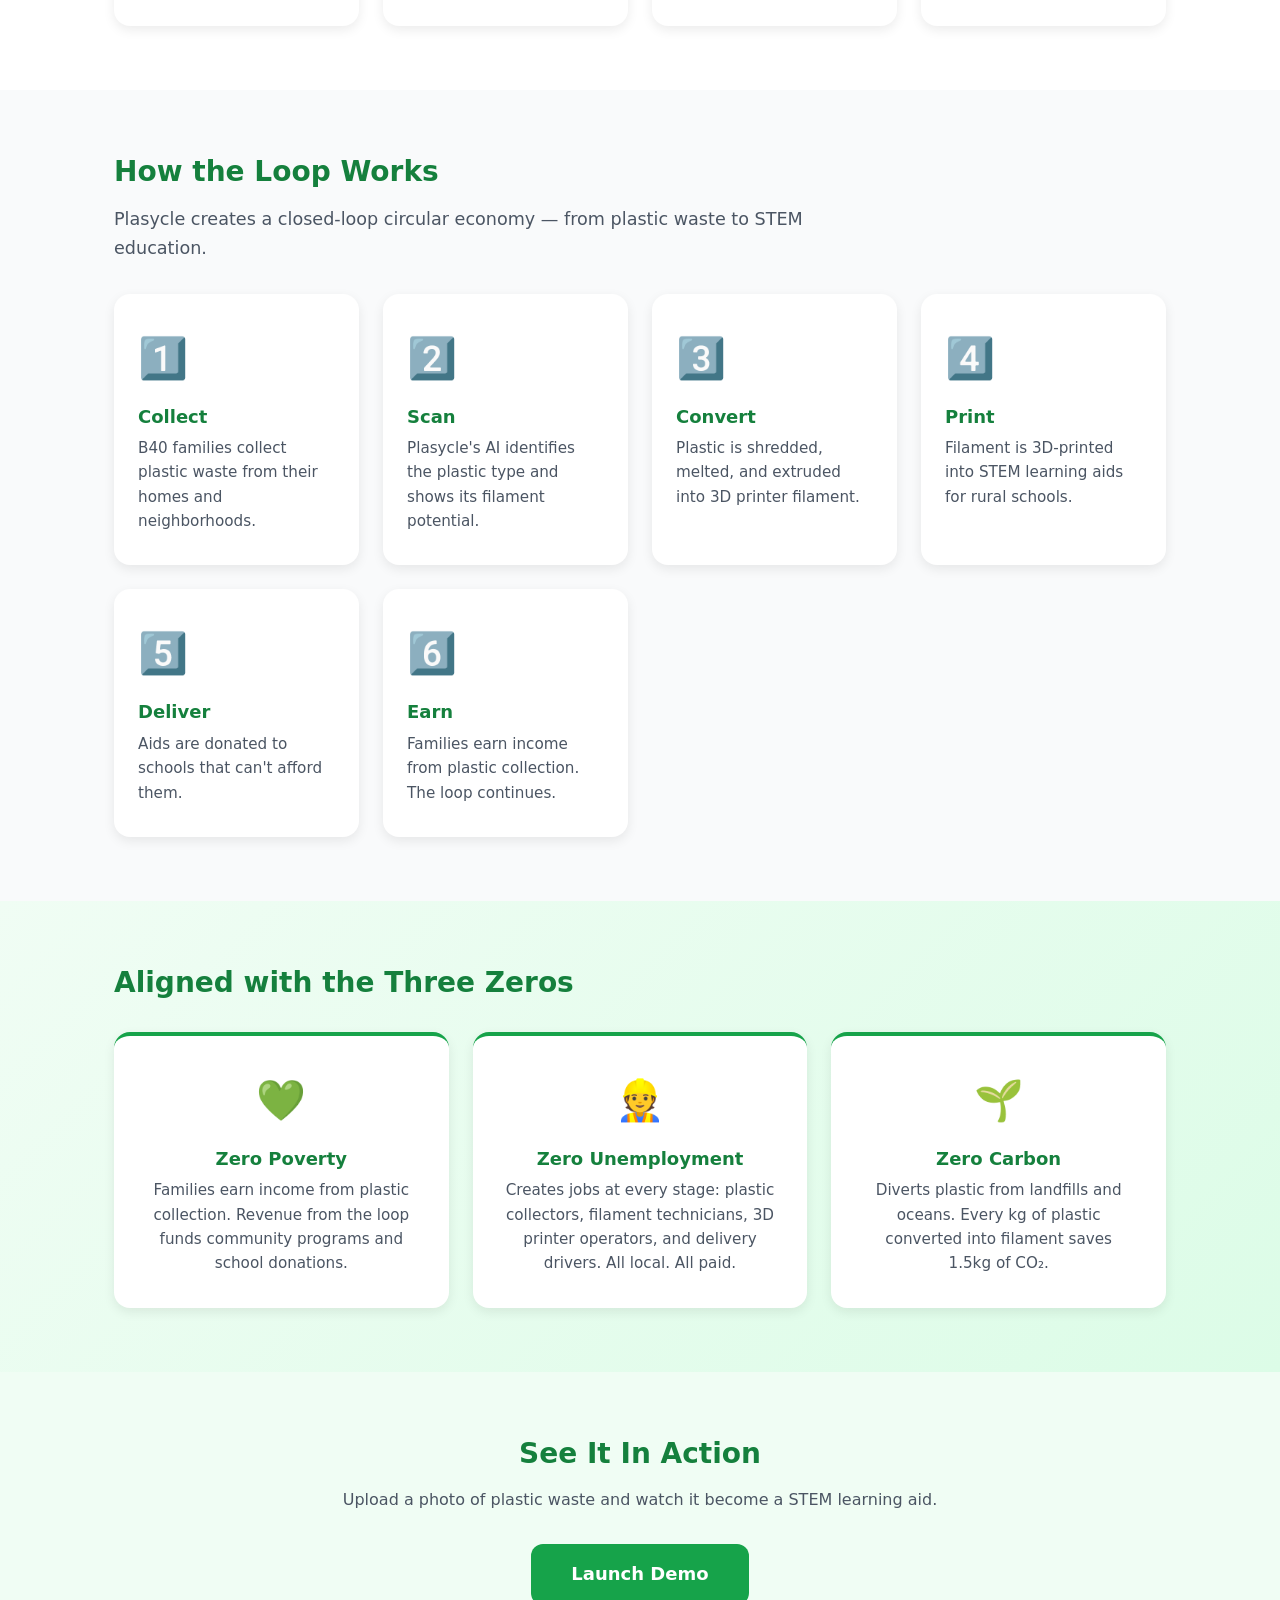
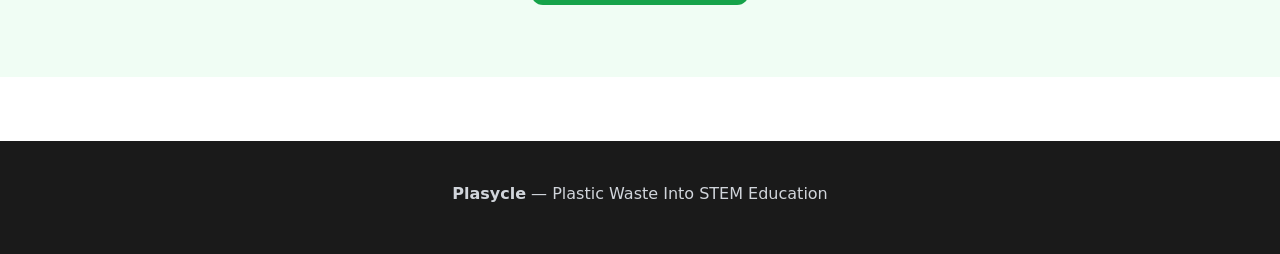
==== commit fb93defe: "Update index.html" ====
--- a/index.html
+++ b/index.html
@@ -188,16 +188,11 @@
   <footer class="footer">
     <div class="container">
       <p><strong>Plasycle</strong> — Plastic Waste Into STEM Education</p>
-      <p class="footer-team">
-        Muhammad Alif Fahmi · Hafiz bin Othman · Ijjazurahim · Nyjil Mini Ravi · Aung Kaung Myat
-      </p>
-      <p class="footer-small">
-        Group [3] · [Albukhary International University] · Social Business Project 2026
-      </p>
+      
     </div>
   </footer>
 
   <script src="js/animations.js"></script>
 
 </body>
-</html>+</html>
